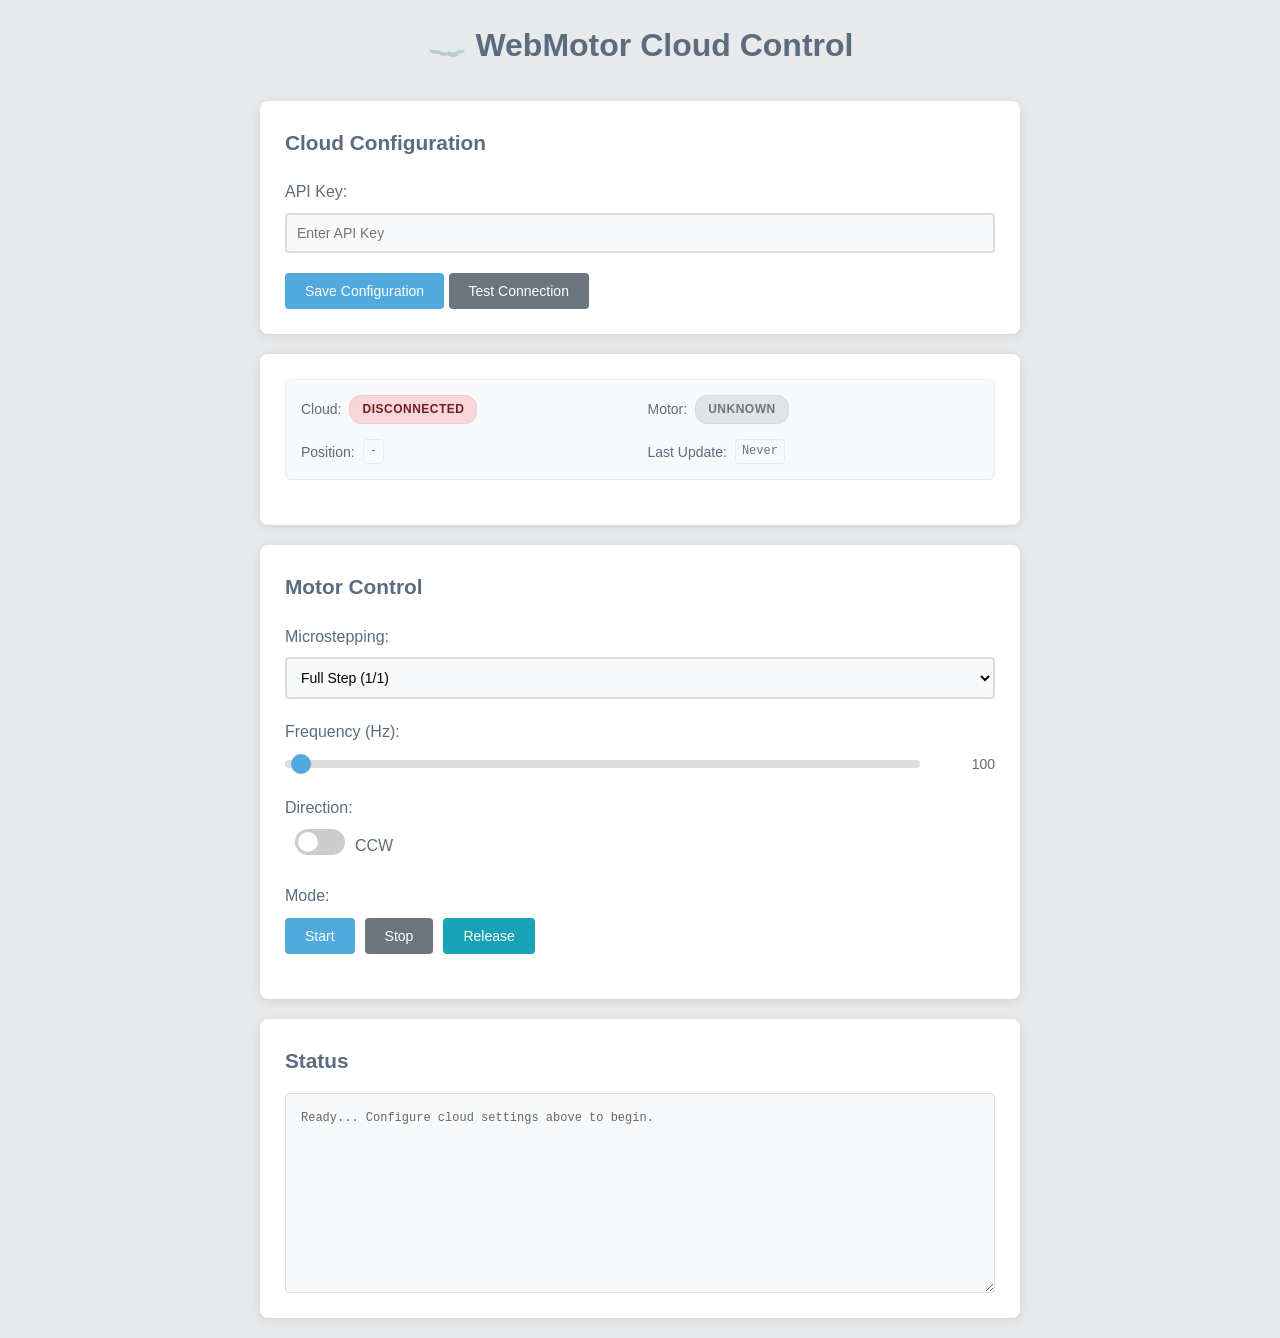
==== cloud-frontend/index.html @ b893f23f "Simplify cloud frontend: hardcode API endpoint since it's deployed together" ====
<!DOCTYPE html>
<html lang="en">
<head>
    <meta charset="UTF-8">
    <meta name="viewport" content="width=device-width, initial-scale=1.0">
    <title>WebMotor Cloud Control</title>
    <link rel="stylesheet" href="styles.css">
</head>
<body>
    <div class="container">
        <h1>☁️ WebMotor Cloud Control</h1>
        
        <!-- Cloud Configuration Card -->
        <div class="control-card">
            <h2>Cloud Configuration</h2>
            
            <div class="control-group">
                <label for="api-key">API Key:</label>
                <input type="password" id="api-key" placeholder="Enter API Key">
            </div>

            <button id="save-config" class="btn btn-primary">Save Configuration</button>
            <button id="test-connection" class="btn btn-secondary">Test Connection</button>
        </div>

        <!-- Status Bar -->
        <div class="control-card">
            <div class="status-bar">
                <div class="status-item">
                    <span class="status-label">Cloud:</span>
                    <span id="connection-status" class="status-indicator disconnected">Disconnected</span>
                </div>
                <div class="status-item">
                    <span class="status-label">Motor:</span>
                    <span id="motor-status" class="motor-status unknown">Unknown</span>
                </div>
                <div class="status-item">
                    <span class="status-label">Position:</span>
                    <span id="position-value" class="value-display">-</span>
                </div>
                <div class="status-item">
                    <span class="status-label">Last Update:</span>
                    <span id="last-update" class="value-display">Never</span>
                </div>
            </div>
        </div>
        
        <!-- Motor Control Card -->
        <div class="control-card">
            <h2>Motor Control</h2>
            
            <div class="control-group">
                <label for="microsteps">Microstepping:</label>
                <select id="microsteps">
                    <option value="1">Full Step (1/1)</option>
                    <option value="2">Half Step (1/2)</option>
                    <option value="4">Quarter Step (1/4)</option>
                    <option value="8">Eighth Step (1/8)</option>
                    <option value="16">Sixteenth Step (1/16)</option>
                </select>
            </div>

            <div class="control-group">
                <label for="frequency">Frequency (Hz):</label>
                <div class="frequency-container">
                    <input type="range" id="frequency" min="0" max="10000" value="100" step="10">
                    <div class="frequency-display">
                        <span id="frequency-value">100</span>
                    </div>
                </div>
            </div>

            <div class="control-group">
                <label>Direction:</label>
                <div class="toggle-container">
                    <input type="checkbox" id="direction" class="toggle-input">
                    <label for="direction" class="toggle-switch"></label>
                    <span class="toggle-text" id="direction-text">CCW</span>
                </div>
            </div>

            <div class="control-group">
                <label>Mode:</label>
                <div class="mode-buttons">
                    <button id="start" class="btn btn-primary">Start</button>
                    <button id="stop" class="btn btn-secondary">Stop</button>
                    <button id="release" class="btn btn-info">Release</button>
                </div>
            </div>
        </div>

        <!-- Status Log -->
        <div class="status">
            <h2>Status</h2>
            <pre id="status-output">Ready... Configure cloud settings above to begin.</pre>
        </div>
    </div>

    <script src="app.js"></script>
</body>
</html>
---- cloud-frontend/styles.css ----
* {
    margin: 0;
    padding: 0;
    box-sizing: border-box;
}

body {
    font-family: -apple-system, BlinkMacSystemFont, 'Segoe UI', Roboto, sans-serif;
    background-color: #e8e9ea;
    color: #333;
    line-height: 1.6;
}

.container {
    max-width: 800px;
    margin: 20px auto;
    padding: 0 20px;
}

h1 {
    text-align: center;
    color: #5a6c7d;
    font-size: 2rem;
    margin-bottom: 30px;
    font-weight: 600;
}

.control-card {
    background: white;
    border-radius: 8px;
    box-shadow: 0 2px 10px rgba(0,0,0,0.1);
    margin-bottom: 20px;
    padding: 25px;
}

.control-card h2 {
    color: #5a6c7d;
    font-size: 1.3rem;
    margin-bottom: 20px;
    font-weight: 600;
}

/* Status bar styling */
.status-bar {
    display: grid;
    grid-template-columns: 1fr 1fr;
    gap: 15px;
    margin-bottom: 20px;
    padding: 15px;
    background-color: #f8f9fa;
    border-radius: 6px;
    border: 1px solid #e9ecef;
}

@media (max-width: 600px) {
    .status-bar {
        grid-template-columns: 1fr;
        gap: 10px;
    }
}

.status-item {
    display: flex;
    align-items: center;
    gap: 8px;
}

.status-label {
    font-weight: 500;
    color: #5a6c7d;
    font-size: 14px;
}

.status-indicator {
    padding: 4px 12px;
    border-radius: 12px;
    font-size: 12px;
    font-weight: 600;
    text-transform: uppercase;
    letter-spacing: 0.5px;
}

.status-indicator.connected {
    background-color: #d4edda;
    color: #155724;
    border: 1px solid #c3e6cb;
}

.status-indicator.disconnected {
    background-color: #f8d7da;
    color: #721c24;
    border: 1px solid #f5c6cb;
}

.motor-status {
    padding: 4px 12px;
    border-radius: 12px;
    font-size: 12px;
    font-weight: 600;
    text-transform: uppercase;
    letter-spacing: 0.5px;
}

.motor-status.running {
    background-color: #d1ecf1;
    color: #0c5460;
    border: 1px solid #bee5eb;
}

.motor-status.stopped {
    background-color: #f8d7da;
    color: #721c24;
    border: 1px solid #f5c6cb;
}

.motor-status.released {
    background-color: #fff3cd;
    color: #856404;
    border: 1px solid #ffeaa7;
}

.motor-status.unknown {
    background-color: #e2e3e5;
    color: #6c757d;
    border: 1px solid #d6d8db;
}

.status-indicator.ap-mode {
    background-color: #fff3cd;
    color: #856404;
    border: 1px solid #ffeaa7;
}

.status-indicator.unknown {
    background-color: #e2e3e5;
    color: #6c757d;
    border: 1px solid #d6d8db;
}

.network-info {
    font-size: 12px;
    color: #6c757d;
    font-family: monospace;
    background-color: #f8f9fa;
    padding: 2px 6px;
    border-radius: 4px;
    border: 1px solid #e9ecef;
}

.control-group {
    margin-bottom: 20px;
}

.control-group label {
    display: block;
    margin-bottom: 8px;
    font-weight: 500;
    color: #5a6c7d;
}

select, input[type="text"], input[type="password"] {
    width: 100%;
    padding: 10px;
    border: 2px solid #ddd;
    border-radius: 4px;
    font-size: 14px;
    background-color: #f8f9fa;
}

select:focus, input:focus {
    outline: none;
    border-color: #52a9de;
}

/* Frequency slider container */
.frequency-container {
    display: flex;
    align-items: center;
    gap: 15px;
}

/* Range slider styling */
input[type="range"] {
    flex: 1;
    height: 8px;
    border-radius: 4px;
    background: #ddd;
    outline: none;
    -webkit-appearance: none;
    appearance: none;
}

input[type="range"]::-webkit-slider-thumb {
    -webkit-appearance: none;
    appearance: none;
    width: 20px;
    height: 20px;
    border-radius: 50%;
    background: #52a9de;
    cursor: pointer;
}

input[type="range"]::-moz-range-thumb {
    width: 20px;
    height: 20px;
    border-radius: 50%;
    background: #52a9de;
    cursor: pointer;
    border: none;
}

.frequency-display {
    min-width: 60px;
    text-align: right;
    font-size: 14px;
    color: #5a6c7d;
    font-weight: 500;
}

/* Toggle switch styling */
.toggle-container {
    display: flex;
    align-items: center;
    gap: 10px;
}

.toggle-input {
    opacity: 0;
    width: 0;
    height: 0;
}

.toggle-switch {
    position: relative;
    display: inline-block;
    width: 50px;
    height: 26px;
    background-color: #ccc;
    border-radius: 13px;
    cursor: pointer;
    transition: background-color 0.3s;
}

.toggle-switch::before {
    content: '';
    position: absolute;
    width: 20px;
    height: 20px;
    border-radius: 50%;
    background-color: white;
    top: 3px;
    left: 3px;
    transition: transform 0.3s;
}

.toggle-input:checked + .toggle-switch {
    background-color: #52a9de;
}

.toggle-input:checked + .toggle-switch::before {
    transform: translateX(24px);
}

.toggle-text {
    color: #5a6c7d;
    font-weight: 500;
    min-width: 30px;
}

/* Button styling */
.mode-buttons {
    display: flex;
    gap: 10px;
    margin-top: 10px;
}

.btn {
    padding: 10px 20px;
    border: none;
    border-radius: 4px;
    cursor: pointer;
    font-size: 14px;
    font-weight: 500;
    transition: all 0.3s;
    position: relative;
}

.btn-primary {
    background-color: #52a9de;
    color: white;
}

.btn-primary:hover {
    background-color: #4a9ad1;
}

.btn-primary.active {
    background-color: #1e7e34;
    box-shadow: 0 0 0 3px rgba(30, 126, 52, 0.25);
}

.btn-secondary {
    background-color: #6c757d;
    color: white;
}

.btn-secondary:hover {
    background-color: #5a6268;
}

.btn-secondary.active {
    background-color: #dc3545;
    box-shadow: 0 0 0 3px rgba(220, 53, 69, 0.25);
}

.btn-info {
    background-color: #17a2b8;
    color: white;
}

.btn-info:hover {
    background-color: #138496;
}

.btn-info.active {
    background-color: #fd7e14;
    box-shadow: 0 0 0 3px rgba(253, 126, 20, 0.25);
}

#save-wifi {
    width: 100%;
    margin-top: 10px;
}

.status {
    background: white;
    border-radius: 8px;
    box-shadow: 0 2px 10px rgba(0,0,0,0.1);
    padding: 25px;
}

.status h2 {
    color: #5a6c7d;
    font-size: 1.3rem;
    margin-bottom: 15px;
    font-weight: 600;
}

#status-output {
    background-color: #f8f9fa;
    border: 1px solid #ddd;
    border-radius: 4px;
    padding: 15px;
    font-family: 'Courier New', monospace;
    font-size: 12px;
    height: 200px;
    max-height: 200px;
    overflow-y: auto;
    white-space: pre-wrap;
    color: #666;
    resize: vertical;
}

/* Custom scrollbar for status output */
#status-output::-webkit-scrollbar {
    width: 8px;
}

#status-output::-webkit-scrollbar-track {
    background: #f1f1f1;
    border-radius: 4px;
}

#status-output::-webkit-scrollbar-thumb {
    background: #c1c1c1;
    border-radius: 4px;
}

#status-output::-webkit-scrollbar-thumb:hover {
    background: #a8a8a8;
}

@media (max-width: 768px) {
    .container {
        margin: 10px;
        padding: 0 10px;
    }
    
    .status-bar {
        flex-direction: column;
        gap: 10px;
    }
    
    .mode-buttons {
        flex-direction: column;
    }
    
    .btn {
        width: 100%;
    }
    
    .frequency-container {
        flex-direction: column;
        align-items: stretch;
    }
}

/* Value display for status items */
.value-display {
    font-size: 12px;
    color: #6c757d;
    font-family: monospace;
    background-color: #f8f9fa;
    padding: 2px 6px;
    border-radius: 4px;
    border: 1px solid #e9ecef;
}
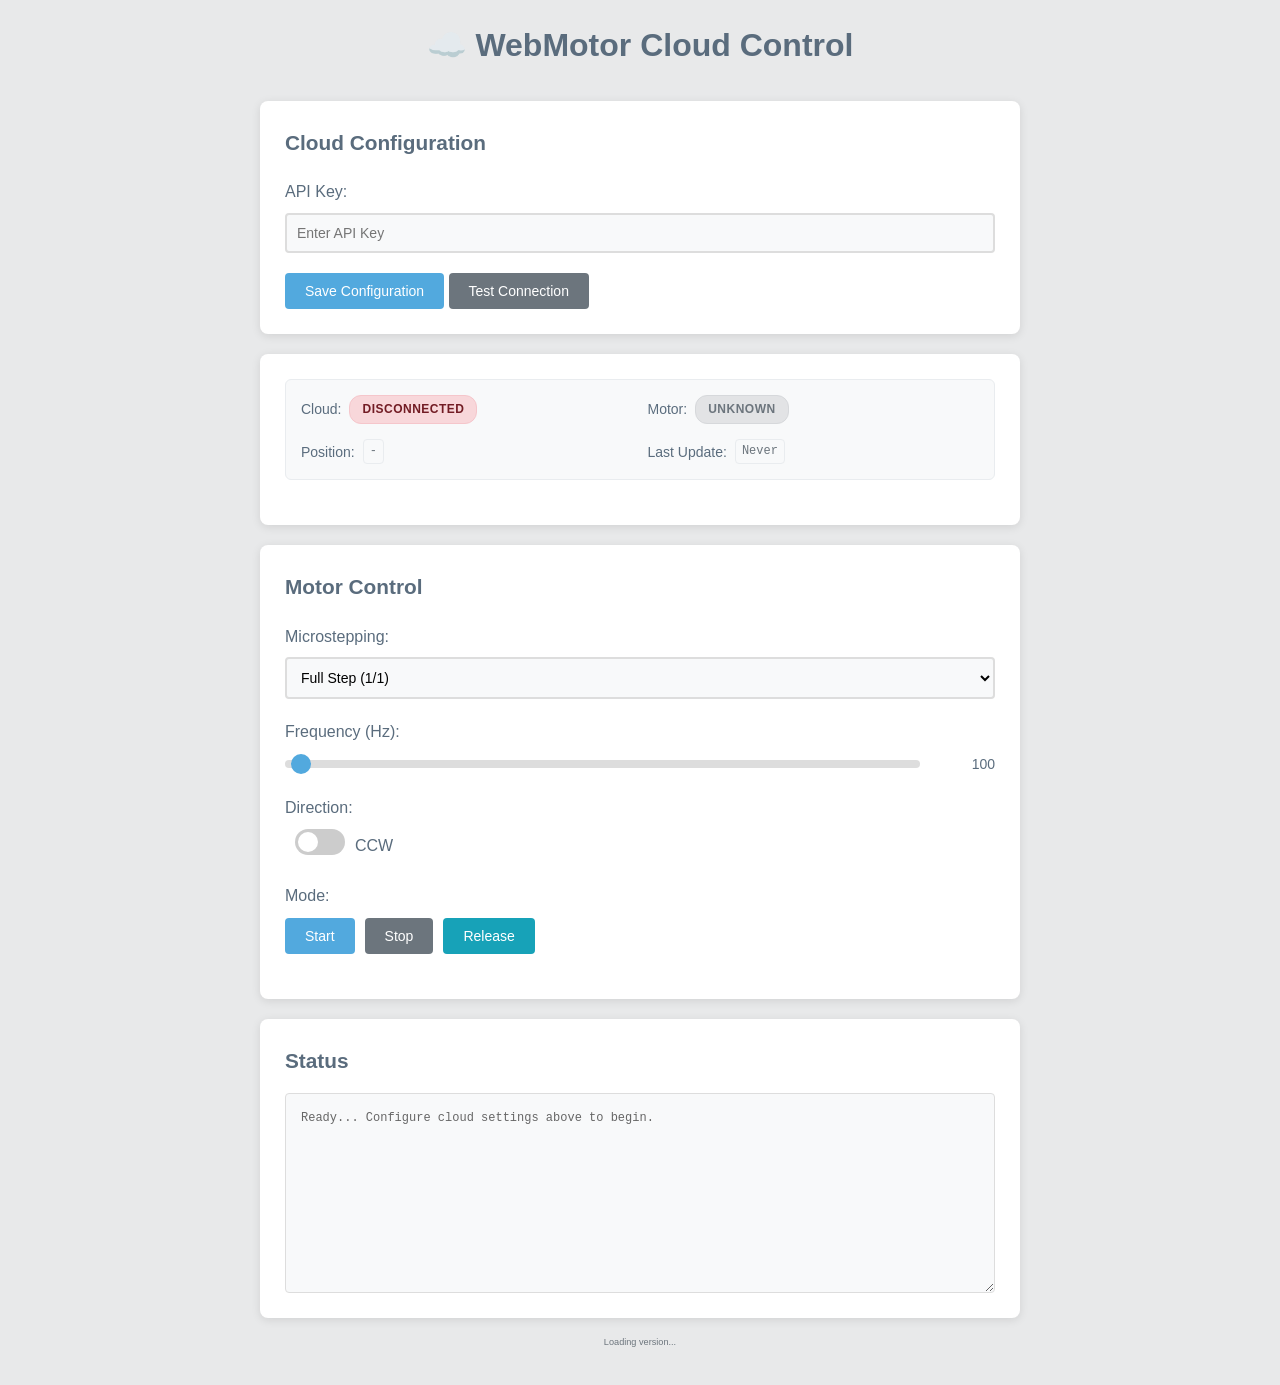
==== commit c21e18fa: "Add GitVersion for semantic versioning with build info display" ====
--- a/cloud-frontend/index.html
+++ b/cloud-frontend/index.html
@@ -94,6 +94,11 @@
             <h2>Status</h2>
             <pre id="status-output">Ready... Configure cloud settings above to begin.</pre>
         </div>
+
+        <!-- Version Info -->
+        <div class="version-info" id="version-info">
+            <small>Loading version...</small>
+        </div>
     </div>
 
     <script src="app.js"></script>
--- a/cloud-frontend/styles.css
+++ b/cloud-frontend/styles.css
@@ -414,4 +414,24 @@
     padding: 2px 6px;
     border-radius: 4px;
     border: 1px solid #e9ecef;
-}+}
+/* Version info styling */
+.version-info {
+    text-align: center;
+    padding: 15px 0;
+    color: #6c757d;
+    font-size: 11px;
+}
+
+.version-info small {
+    display: inline-block;
+}
+
+.version-info a {
+    color: #007bff;
+    text-decoration: none;
+}
+
+.version-info a:hover {
+    text-decoration: underline;
+}
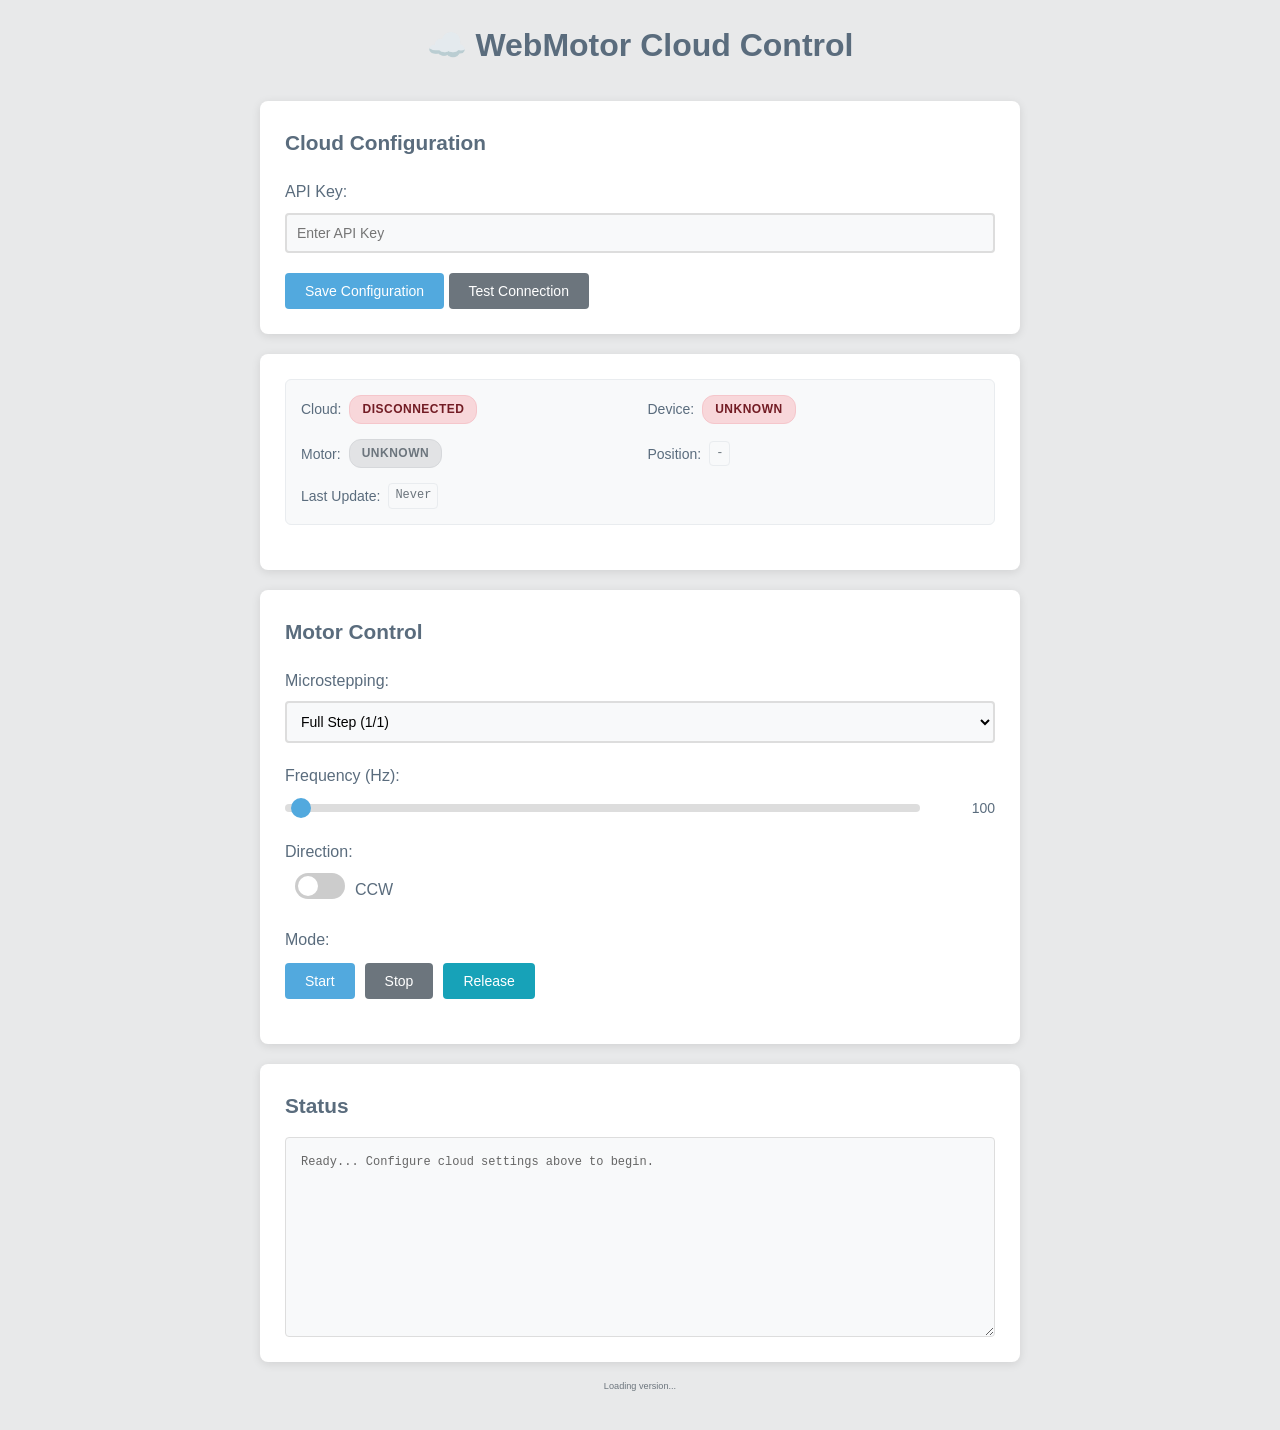
==== commit 624c94bb: "Add device status tracking: show ESP connection status in cloud frontend" ====
--- a/cloud-frontend/index.html
+++ b/cloud-frontend/index.html
@@ -29,6 +29,10 @@
                 <div class="status-item">
                     <span class="status-label">Cloud:</span>
                     <span id="connection-status" class="status-indicator disconnected">Disconnected</span>
+                </div>
+                <div class="status-item">
+                    <span class="status-label">Device:</span>
+                    <span id="device-status" class="status-indicator disconnected">Unknown</span>
                 </div>
                 <div class="status-item">
                     <span class="status-label">Motor:</span>
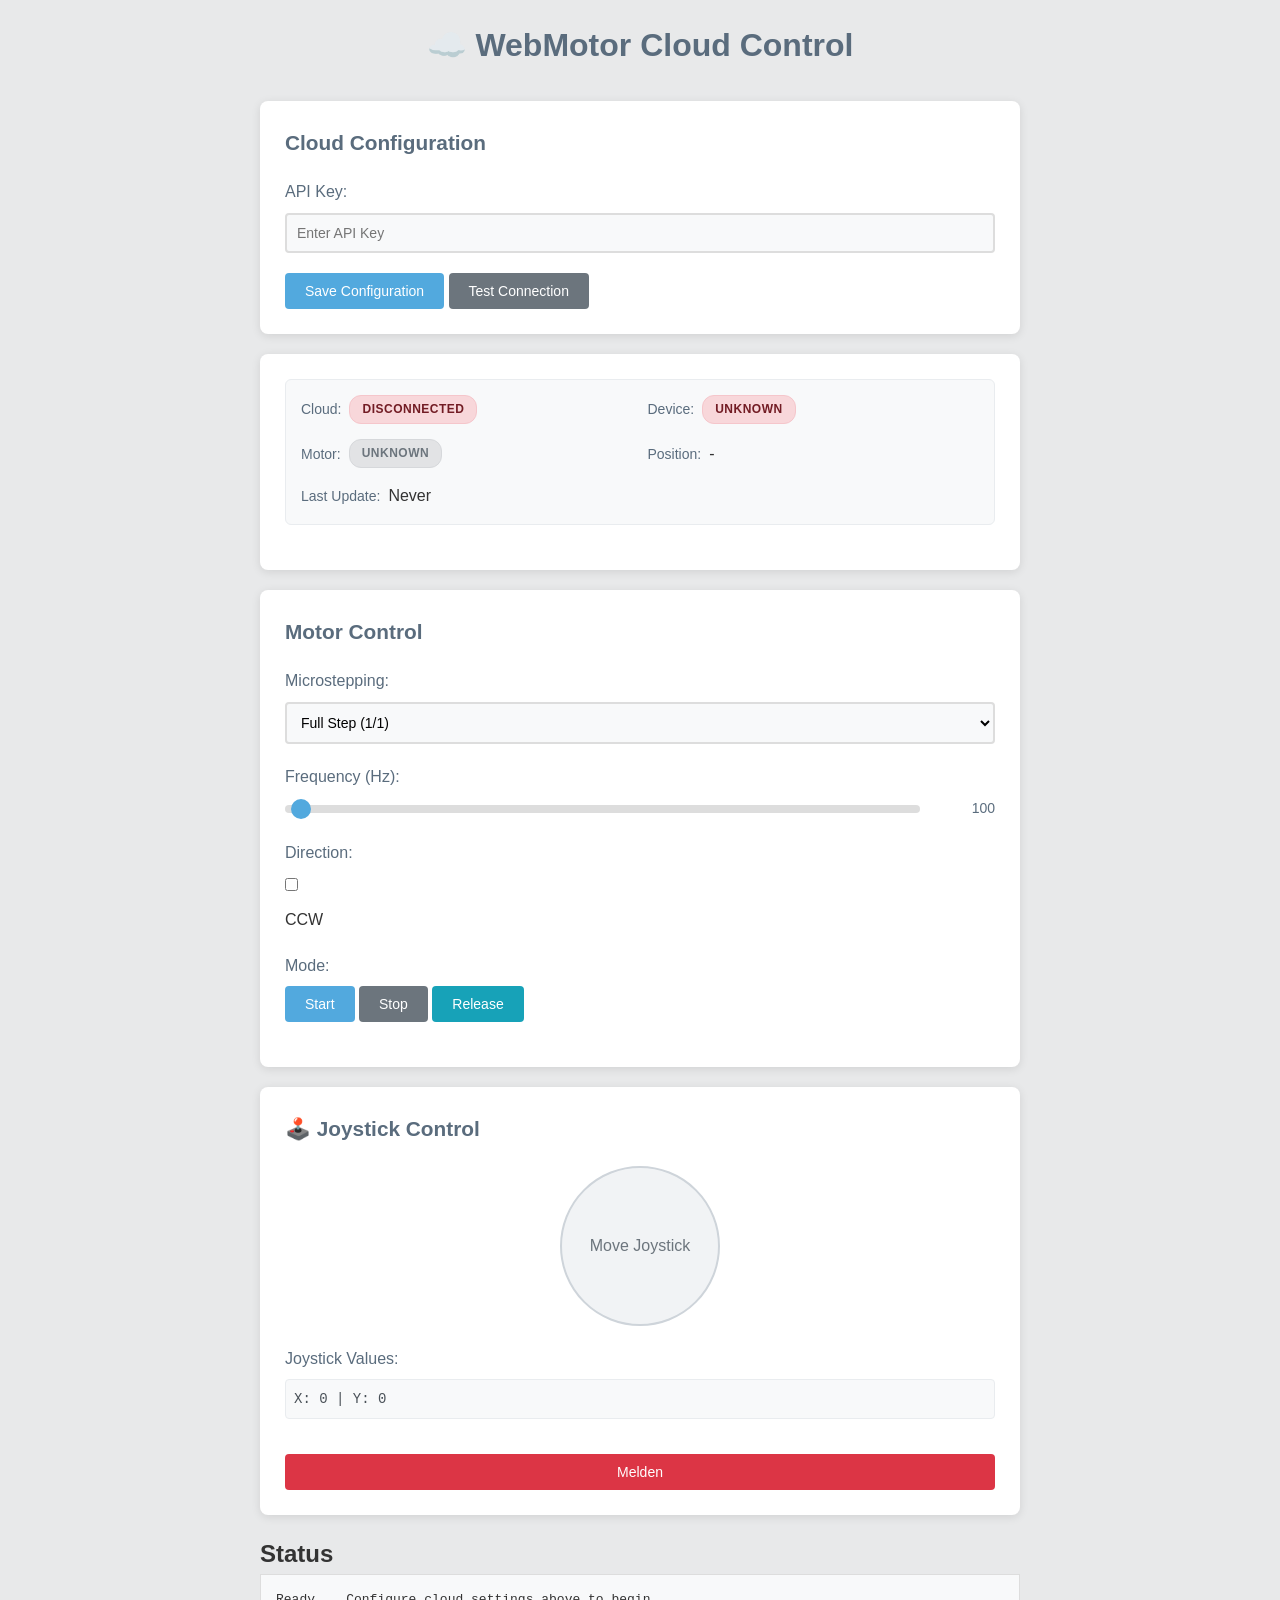
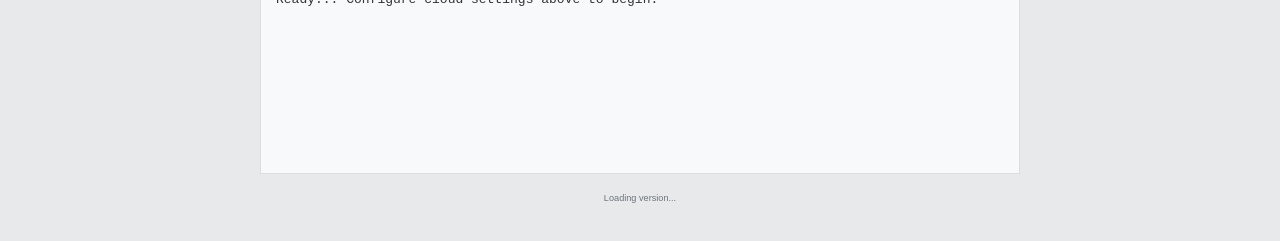
==== commit 2fda54d2: "feat: Add joystick control section and report button to frontend - Introduced a new joystick control" ====
--- a/cloud-frontend/index.html
+++ b/cloud-frontend/index.html
@@ -93,6 +93,28 @@
             </div>
         </div>
 
+        <!-- 🆕 JOYSTICK SECTION -->
+        <div class="control-card">
+            <h2>🕹️ Joystick Control</h2>
+
+            <div class="joystick-area">
+                <div id="joystick-box" class="joystick-box">
+                    Move Joystick
+                </div>
+            </div>
+
+            <div class="control-group">
+                <label>Joystick Values:</label>
+                <div class="joystick-values">
+                    X: <span id="joy-x">0</span> |
+                    Y: <span id="joy-y">0</span>
+                </div>
+            </div>
+
+            <!-- 🆕 REPORT BUTTON -->
+            <button id="report" class="btn btn-danger">Melden</button>
+        </div>
+
         <!-- Status Log -->
         <div class="status">
             <h2>Status</h2>
@@ -107,4 +129,4 @@
 
     <script src="app.js"></script>
 </body>
-</html>
+</html>
--- a/cloud-frontend/styles.css
+++ b/cloud-frontend/styles.css
@@ -1,4 +1,4 @@
-* {
+*  {
     margin: 0;
     padding: 0;
     box-sizing: border-box;
@@ -125,28 +125,6 @@
     border: 1px solid #d6d8db;
 }
 
-.status-indicator.ap-mode {
-    background-color: #fff3cd;
-    color: #856404;
-    border: 1px solid #ffeaa7;
-}
-
-.status-indicator.unknown {
-    background-color: #e2e3e5;
-    color: #6c757d;
-    border: 1px solid #d6d8db;
-}
-
-.network-info {
-    font-size: 12px;
-    color: #6c757d;
-    font-family: monospace;
-    background-color: #f8f9fa;
-    padding: 2px 6px;
-    border-radius: 4px;
-    border: 1px solid #e9ecef;
-}
-
 .control-group {
     margin-bottom: 20px;
 }
@@ -172,14 +150,13 @@
     border-color: #52a9de;
 }
 
-/* Frequency slider container */
+/* Frequency slider */
 .frequency-container {
     display: flex;
     align-items: center;
     gap: 15px;
 }
 
-/* Range slider styling */
 input[type="range"] {
     flex: 1;
     height: 8px;
@@ -187,26 +164,15 @@
     background: #ddd;
     outline: none;
     -webkit-appearance: none;
-    appearance: none;
 }
 
 input[type="range"]::-webkit-slider-thumb {
-    -webkit-appearance: none;
-    appearance: none;
     width: 20px;
     height: 20px;
     border-radius: 50%;
     background: #52a9de;
     cursor: pointer;
-}
-
-input[type="range"]::-moz-range-thumb {
-    width: 20px;
-    height: 20px;
-    border-radius: 50%;
-    background: #52a9de;
-    cursor: pointer;
-    border: none;
+    -webkit-appearance: none;
 }
 
 .frequency-display {
@@ -217,63 +183,7 @@
     font-weight: 500;
 }
 
-/* Toggle switch styling */
-.toggle-container {
-    display: flex;
-    align-items: center;
-    gap: 10px;
-}
-
-.toggle-input {
-    opacity: 0;
-    width: 0;
-    height: 0;
-}
-
-.toggle-switch {
-    position: relative;
-    display: inline-block;
-    width: 50px;
-    height: 26px;
-    background-color: #ccc;
-    border-radius: 13px;
-    cursor: pointer;
-    transition: background-color 0.3s;
-}
-
-.toggle-switch::before {
-    content: '';
-    position: absolute;
-    width: 20px;
-    height: 20px;
-    border-radius: 50%;
-    background-color: white;
-    top: 3px;
-    left: 3px;
-    transition: transform 0.3s;
-}
-
-.toggle-input:checked + .toggle-switch {
-    background-color: #52a9de;
-}
-
-.toggle-input:checked + .toggle-switch::before {
-    transform: translateX(24px);
-}
-
-.toggle-text {
-    color: #5a6c7d;
-    font-weight: 500;
-    min-width: 30px;
-}
-
-/* Button styling */
-.mode-buttons {
-    display: flex;
-    gap: 10px;
-    margin-top: 10px;
-}
-
+/* Buttons */
 .btn {
     padding: 10px 20px;
     border: none;
@@ -281,157 +191,87 @@
     cursor: pointer;
     font-size: 14px;
     font-weight: 500;
-    transition: all 0.3s;
-    position: relative;
-}
-
-.btn-primary {
-    background-color: #52a9de;
+}
+
+.btn-primary { background: #52a9de; color: white; }
+.btn-secondary { background: #6c757d; color: white; }
+.btn-info { background: #17a2b8; color: white; }
+
+/* =========================
+   🕹️ JOYSTICK ADDITION
+   ========================= */
+
+.joystick-area {
+    display: flex;
+    justify-content: center;
+    margin: 20px 0;
+}
+
+.joystick-box {
+    width: 160px;
+    height: 160px;
+    border-radius: 50%;
+    background: #f1f3f5;
+    border: 2px solid #ced4da;
+    display: flex;
+    align-items: center;
+    justify-content: center;
+    color: #6c757d;
+    font-weight: 500;
+    user-select: none;
+    transition: 0.2s;
+}
+
+.joystick-box:active {
+    background: #e9ecef;
+    transform: scale(0.98);
+}
+
+/* Live joystick values */
+.joystick-values {
+    font-family: monospace;
+    font-size: 14px;
+    color: #495057;
+    background: #f8f9fa;
+    padding: 8px;
+    border-radius: 4px;
+    border: 1px solid #e9ecef;
+}
+
+/* =========================
+   🚨 REPORT BUTTON
+   ========================= */
+
+.btn-danger {
+    width: 100%;
+    margin-top: 15px;
+    background-color: #dc3545;
     color: white;
-}
-
-.btn-primary:hover {
-    background-color: #4a9ad1;
-}
-
-.btn-primary.active {
-    background-color: #1e7e34;
-    box-shadow: 0 0 0 3px rgba(30, 126, 52, 0.25);
-}
-
-.btn-secondary {
-    background-color: #6c757d;
-    color: white;
-}
-
-.btn-secondary:hover {
-    background-color: #5a6268;
-}
-
-.btn-secondary.active {
-    background-color: #dc3545;
-    box-shadow: 0 0 0 3px rgba(220, 53, 69, 0.25);
-}
-
-.btn-info {
-    background-color: #17a2b8;
-    color: white;
-}
-
-.btn-info:hover {
-    background-color: #138496;
-}
-
-.btn-info.active {
-    background-color: #fd7e14;
-    box-shadow: 0 0 0 3px rgba(253, 126, 20, 0.25);
-}
-
-#save-wifi {
-    width: 100%;
-    margin-top: 10px;
-}
-
-.status {
-    background: white;
-    border-radius: 8px;
-    box-shadow: 0 2px 10px rgba(0,0,0,0.1);
-    padding: 25px;
-}
-
-.status h2 {
-    color: #5a6c7d;
-    font-size: 1.3rem;
-    margin-bottom: 15px;
-    font-weight: 600;
-}
-
+    transition: 0.2s;
+}
+
+.btn-danger:hover {
+    background-color: #c82333;
+}
+
+.btn-danger.active {
+    background-color: #28a745;
+}
+
+/* Status output */
 #status-output {
-    background-color: #f8f9fa;
+    background: #f8f9fa;
     border: 1px solid #ddd;
-    border-radius: 4px;
     padding: 15px;
-    font-family: 'Courier New', monospace;
-    font-size: 12px;
+    font-family: monospace;
     height: 200px;
-    max-height: 200px;
     overflow-y: auto;
-    white-space: pre-wrap;
-    color: #666;
-    resize: vertical;
-}
-
-/* Custom scrollbar for status output */
-#status-output::-webkit-scrollbar {
-    width: 8px;
-}
-
-#status-output::-webkit-scrollbar-track {
-    background: #f1f1f1;
-    border-radius: 4px;
-}
-
-#status-output::-webkit-scrollbar-thumb {
-    background: #c1c1c1;
-    border-radius: 4px;
-}
-
-#status-output::-webkit-scrollbar-thumb:hover {
-    background: #a8a8a8;
-}
-
-@media (max-width: 768px) {
-    .container {
-        margin: 10px;
-        padding: 0 10px;
-    }
-    
-    .status-bar {
-        flex-direction: column;
-        gap: 10px;
-    }
-    
-    .mode-buttons {
-        flex-direction: column;
-    }
-    
-    .btn {
-        width: 100%;
-    }
-    
-    .frequency-container {
-        flex-direction: column;
-        align-items: stretch;
-    }
-}
-
-/* Value display for status items */
-.value-display {
-    font-size: 12px;
-    color: #6c757d;
-    font-family: monospace;
-    background-color: #f8f9fa;
-    padding: 2px 6px;
-    border-radius: 4px;
-    border: 1px solid #e9ecef;
-}
-/* Version info styling */
+}
+
+/* Version */
 .version-info {
     text-align: center;
-    padding: 15px 0;
     color: #6c757d;
     font-size: 11px;
-}
-
-.version-info small {
-    display: inline-block;
-}
-
-.version-info a {
-    color: #007bff;
-    text-decoration: none;
-}
-
-.version-info a:hover {
-    text-decoration: underline;
-}
+    padding: 15px;
+}
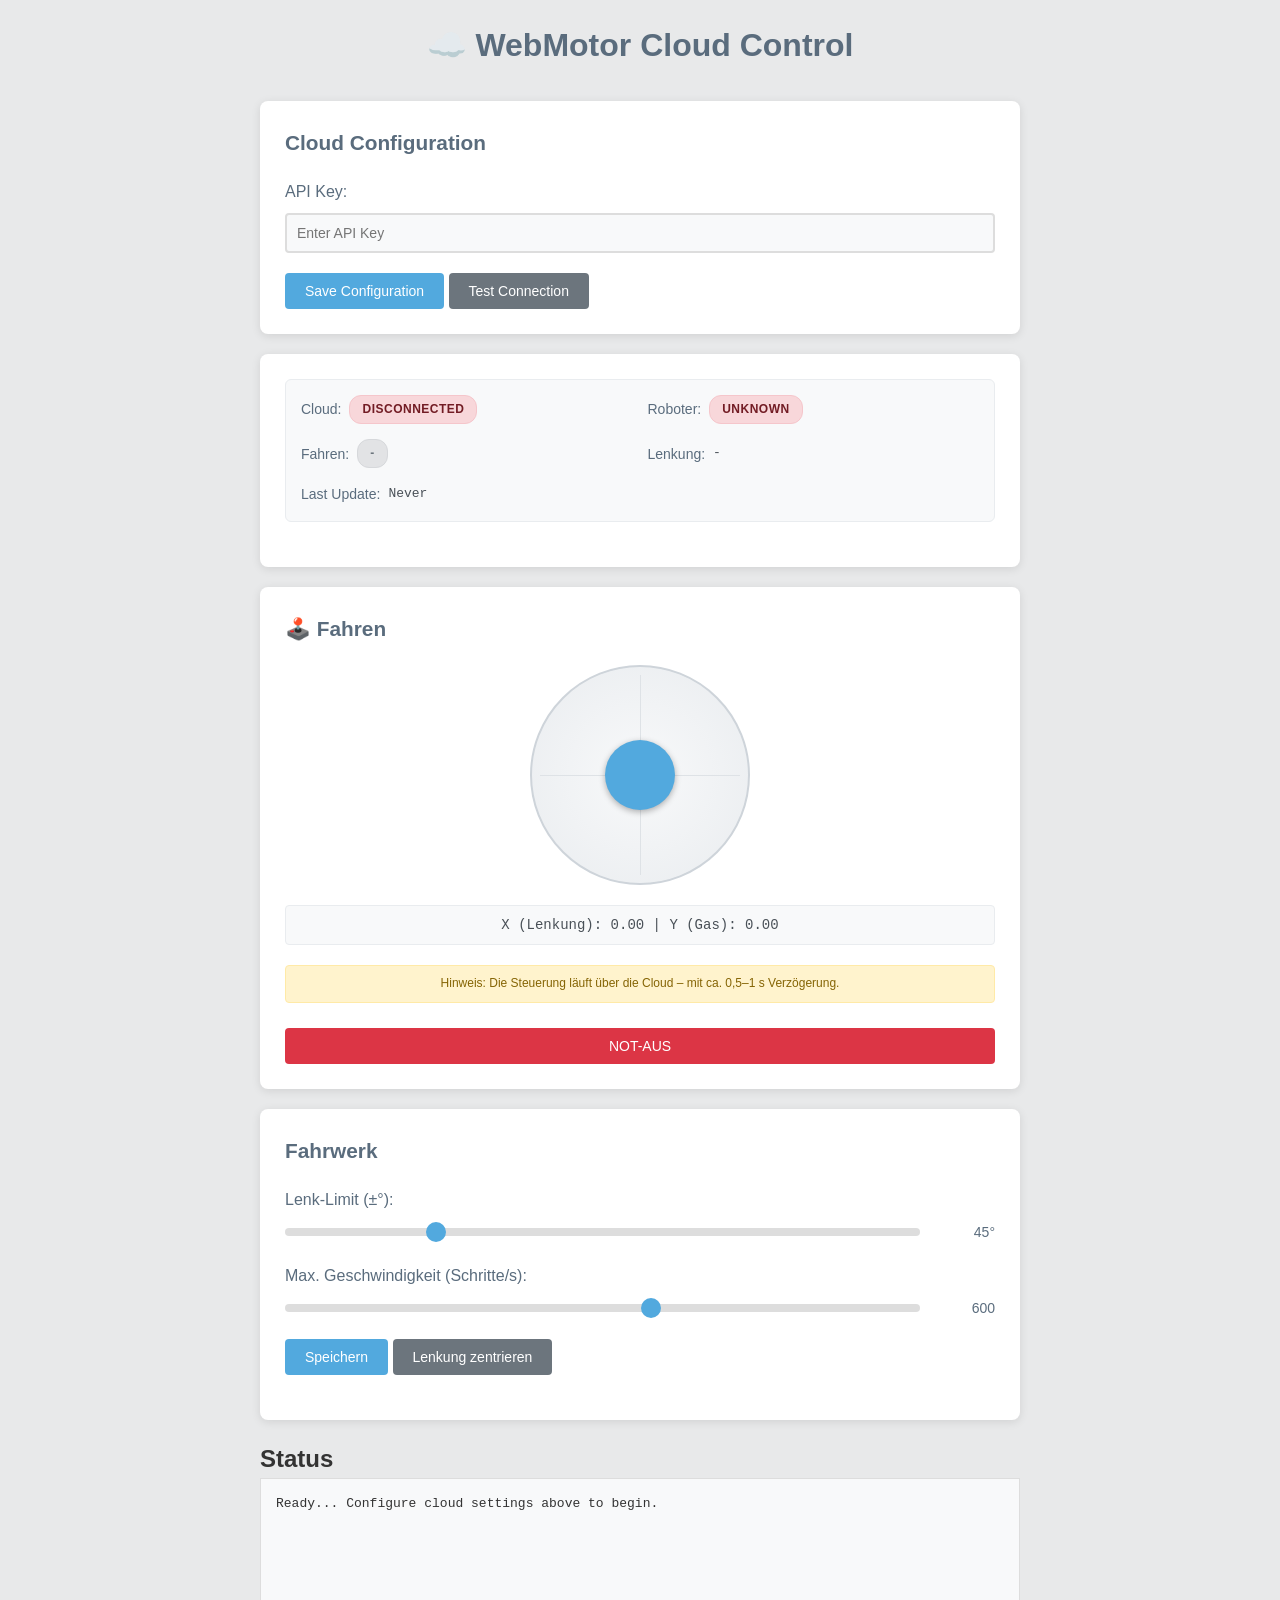
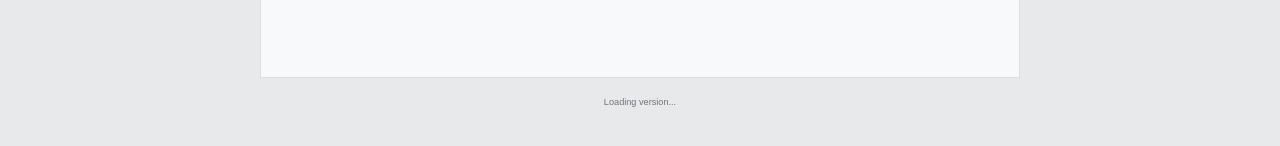
==== commit 34737da8: "feat: Joystick-Steuerung für zwei ULN2003-Treiber (Antrieb + Lenkung) Firmware (ESP32-PICO-KIT V4): " ====
--- a/cloud-frontend/index.html
+++ b/cloud-frontend/index.html
@@ -1,5 +1,5 @@
 <!DOCTYPE html>
-<html lang="en">
+<html lang="de">
 <head>
     <meta charset="UTF-8">
     <meta name="viewport" content="width=device-width, initial-scale=1.0">
@@ -9,11 +9,11 @@
 <body>
     <div class="container">
         <h1>☁️ WebMotor Cloud Control</h1>
-        
+
         <!-- Cloud Configuration Card -->
         <div class="control-card">
             <h2>Cloud Configuration</h2>
-            
+
             <div class="control-group">
                 <label for="api-key">API Key:</label>
                 <input type="password" id="api-key" placeholder="Enter API Key">
@@ -31,16 +31,16 @@
                     <span id="connection-status" class="status-indicator disconnected">Disconnected</span>
                 </div>
                 <div class="status-item">
-                    <span class="status-label">Device:</span>
+                    <span class="status-label">Roboter:</span>
                     <span id="device-status" class="status-indicator disconnected">Unknown</span>
                 </div>
                 <div class="status-item">
-                    <span class="status-label">Motor:</span>
-                    <span id="motor-status" class="motor-status unknown">Unknown</span>
+                    <span class="status-label">Fahren:</span>
+                    <span id="drive-status" class="motor-status unknown">-</span>
                 </div>
                 <div class="status-item">
-                    <span class="status-label">Position:</span>
-                    <span id="position-value" class="value-display">-</span>
+                    <span class="status-label">Lenkung:</span>
+                    <span id="steering-value" class="value-display">-</span>
                 </div>
                 <div class="status-item">
                     <span class="status-label">Last Update:</span>
@@ -48,71 +48,59 @@
                 </div>
             </div>
         </div>
-        
-        <!-- Motor Control Card -->
+
+        <!-- Joystick Card -->
         <div class="control-card">
-            <h2>Motor Control</h2>
-            
-            <div class="control-group">
-                <label for="microsteps">Microstepping:</label>
-                <select id="microsteps">
-                    <option value="1">Full Step (1/1)</option>
-                    <option value="2">Half Step (1/2)</option>
-                    <option value="4">Quarter Step (1/4)</option>
-                    <option value="8">Eighth Step (1/8)</option>
-                    <option value="16">Sixteenth Step (1/16)</option>
-                </select>
+            <h2>🕹️ Fahren</h2>
+
+            <div class="joystick-area">
+                <div id="joystick" class="joystick-base">
+                    <div id="joystick-knob" class="joystick-knob"></div>
+                </div>
             </div>
 
             <div class="control-group">
-                <label for="frequency">Frequency (Hz):</label>
+                <div class="joystick-values">
+                    X (Lenkung): <span id="joy-x">0.00</span> |
+                    Y (Gas): <span id="joy-y">0.00</span>
+                </div>
+            </div>
+
+            <div class="latency-hint">
+                Hinweis: Die Steuerung läuft über die Cloud &ndash; mit ca. 0,5&ndash;1&nbsp;s Verzögerung.
+            </div>
+
+            <button id="stop" class="btn btn-danger">NOT-AUS</button>
+        </div>
+
+        <!-- Drive Configuration Card -->
+        <div class="control-card">
+            <h2>Fahrwerk</h2>
+
+            <div class="control-group">
+                <label for="steer-limit">Lenk-Limit (&plusmn;&deg;):</label>
                 <div class="frequency-container">
-                    <input type="range" id="frequency" min="0" max="10000" value="100" step="10">
+                    <input type="range" id="steer-limit" min="5" max="180" value="45" step="5">
                     <div class="frequency-display">
-                        <span id="frequency-value">100</span>
+                        <span id="steer-limit-value">45</span>&deg;
                     </div>
                 </div>
             </div>
 
             <div class="control-group">
-                <label>Direction:</label>
-                <div class="toggle-container">
-                    <input type="checkbox" id="direction" class="toggle-input">
-                    <label for="direction" class="toggle-switch"></label>
-                    <span class="toggle-text" id="direction-text">CCW</span>
+                <label for="max-speed">Max. Geschwindigkeit (Schritte/s):</label>
+                <div class="frequency-container">
+                    <input type="range" id="max-speed" min="50" max="1000" value="600" step="50">
+                    <div class="frequency-display">
+                        <span id="max-speed-value">600</span>
+                    </div>
                 </div>
             </div>
 
             <div class="control-group">
-                <label>Mode:</label>
-                <div class="mode-buttons">
-                    <button id="start" class="btn btn-primary">Start</button>
-                    <button id="stop" class="btn btn-secondary">Stop</button>
-                    <button id="release" class="btn btn-info">Release</button>
-                </div>
+                <button id="save-drive-config" class="btn btn-primary">Speichern</button>
+                <button id="center-steering" class="btn btn-secondary">Lenkung zentrieren</button>
             </div>
-        </div>
-
-        <!-- 🆕 JOYSTICK SECTION -->
-        <div class="control-card">
-            <h2>🕹️ Joystick Control</h2>
-
-            <div class="joystick-area">
-                <div id="joystick-box" class="joystick-box">
-                    Move Joystick
-                </div>
-            </div>
-
-            <div class="control-group">
-                <label>Joystick Values:</label>
-                <div class="joystick-values">
-                    X: <span id="joy-x">0</span> |
-                    Y: <span id="joy-y">0</span>
-                </div>
-            </div>
-
-            <!-- 🆕 REPORT BUTTON -->
-            <button id="report" class="btn btn-danger">Melden</button>
         </div>
 
         <!-- Status Log -->
@@ -129,4 +117,4 @@
 
     <script src="app.js"></script>
 </body>
-</html>+</html>
--- a/cloud-frontend/styles.css
+++ b/cloud-frontend/styles.css
@@ -198,7 +198,7 @@
 .btn-info { background: #17a2b8; color: white; }
 
 /* =========================
-   🕹️ JOYSTICK ADDITION
+   🕹️ JOYSTICK
    ========================= */
 
 .joystick-area {
@@ -207,24 +207,49 @@
     margin: 20px 0;
 }
 
-.joystick-box {
-    width: 160px;
-    height: 160px;
+.joystick-base {
+    position: relative;
+    width: 220px;
+    height: 220px;
     border-radius: 50%;
-    background: #f1f3f5;
+    background: radial-gradient(circle, #f8f9fa 0%, #e9ecef 100%);
     border: 2px solid #ced4da;
-    display: flex;
-    align-items: center;
-    justify-content: center;
-    color: #6c757d;
-    font-weight: 500;
+    touch-action: none;   /* keep the page from scrolling while steering */
     user-select: none;
-    transition: 0.2s;
-}
-
-.joystick-box:active {
-    background: #e9ecef;
-    transform: scale(0.98);
+}
+
+.joystick-base::before,
+.joystick-base::after {
+    content: '';
+    position: absolute;
+    background: #dee2e6;
+}
+
+.joystick-base::before {
+    left: 50%;
+    top: 8px;
+    bottom: 8px;
+    width: 1px;
+}
+
+.joystick-base::after {
+    top: 50%;
+    left: 8px;
+    right: 8px;
+    height: 1px;
+}
+
+.joystick-knob {
+    position: absolute;
+    left: 50%;
+    top: 50%;
+    width: 70px;
+    height: 70px;
+    border-radius: 50%;
+    background: #52a9de;
+    box-shadow: 0 2px 6px rgba(0,0,0,0.3);
+    transform: translate(-50%, -50%);
+    z-index: 1;
 }
 
 /* Live joystick values */
@@ -236,10 +261,28 @@
     padding: 8px;
     border-radius: 4px;
     border: 1px solid #e9ecef;
+    text-align: center;
+}
+
+.latency-hint {
+    font-size: 12px;
+    color: #856404;
+    background: #fff3cd;
+    border: 1px solid #ffeaa7;
+    border-radius: 4px;
+    padding: 8px;
+    margin-bottom: 10px;
+    text-align: center;
+}
+
+.value-display {
+    font-family: monospace;
+    font-size: 13px;
+    color: #495057;
 }
 
 /* =========================
-   🚨 REPORT BUTTON
+   🚨 EMERGENCY STOP BUTTON
    ========================= */
 
 .btn-danger {
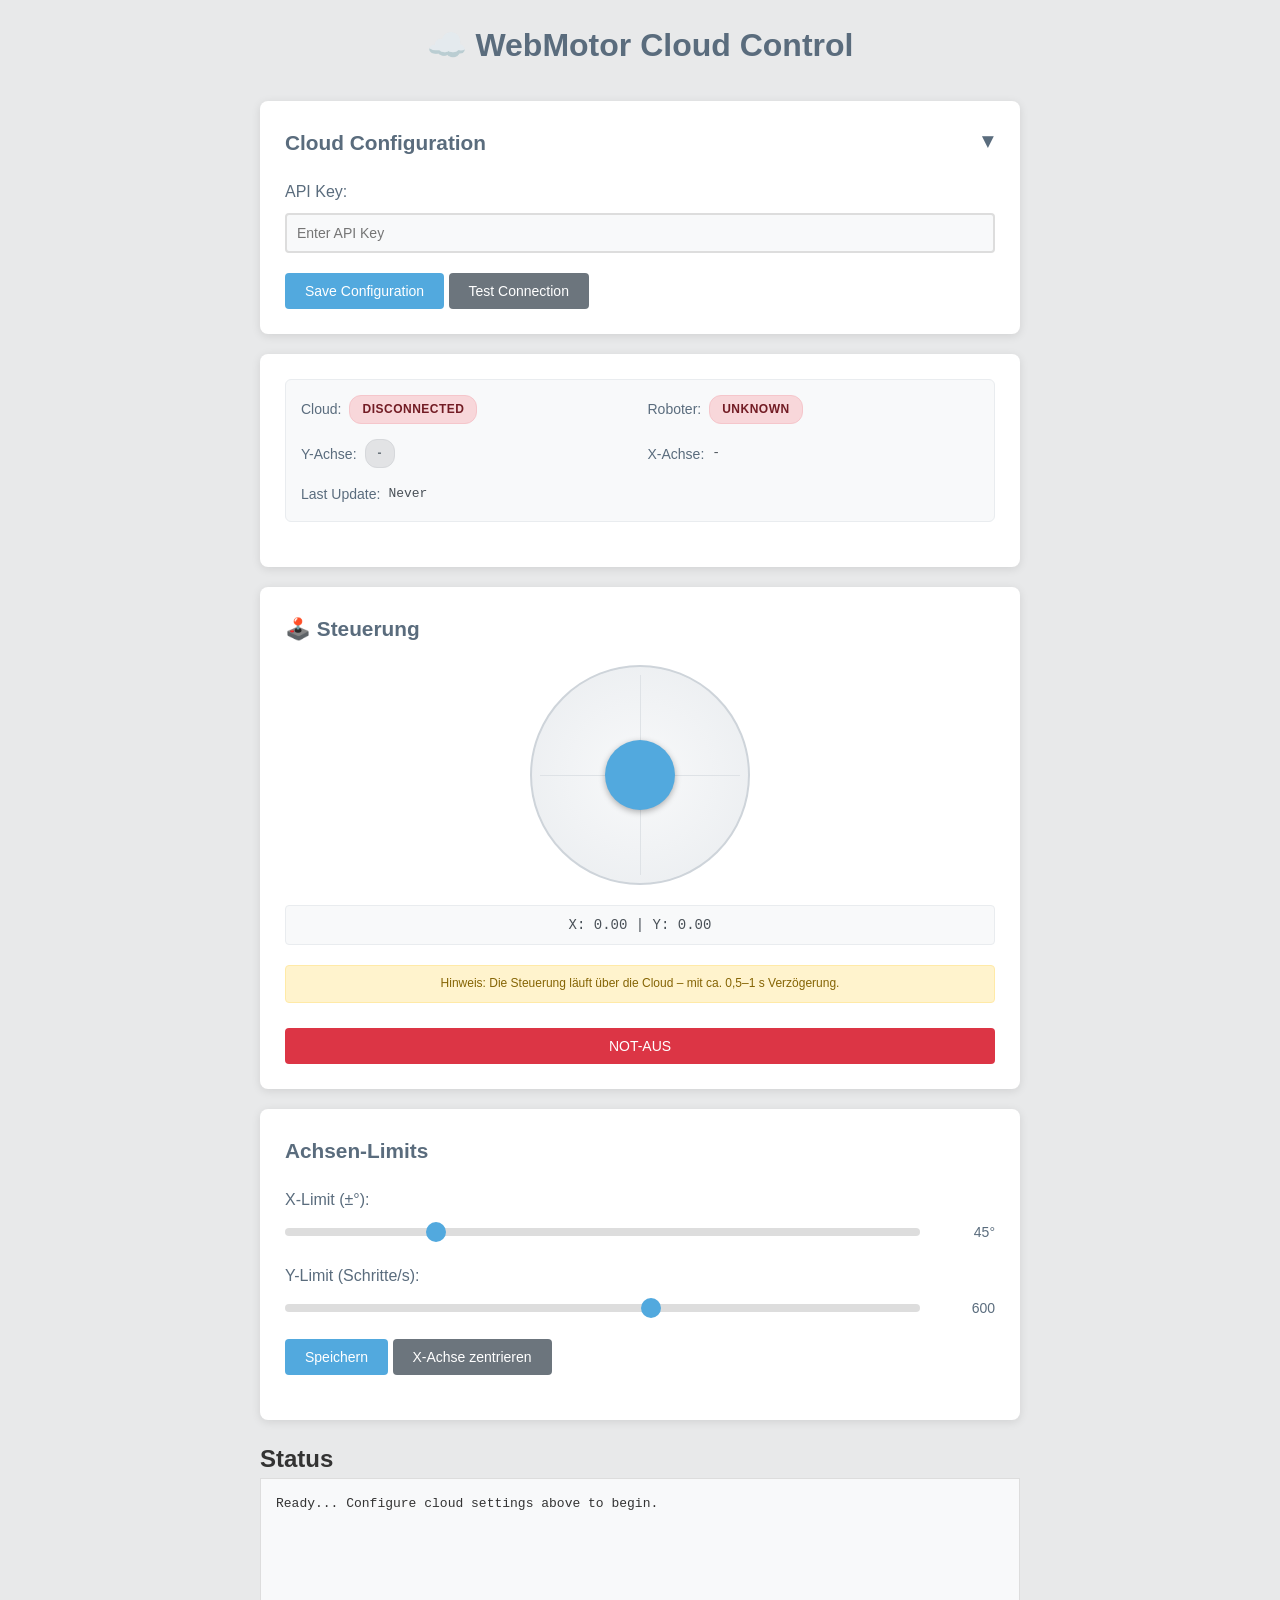
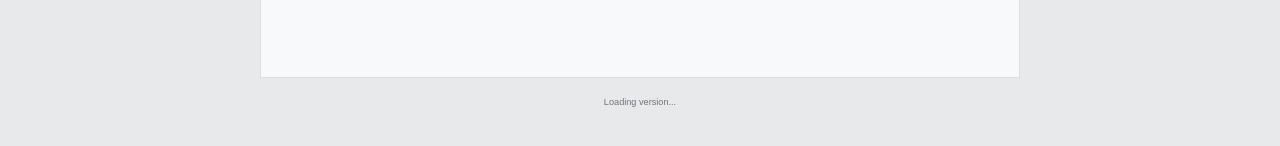
==== commit b3dbe963: "feat: Frontend auf Achsen-Terminologie umgestellt, Cloud-Config einklappbar - Joystick-Karte heißt j" ====
--- a/cloud-frontend/index.html
+++ b/cloud-frontend/index.html
@@ -10,9 +10,9 @@
     <div class="container">
         <h1>☁️ WebMotor Cloud Control</h1>
 
-        <!-- Cloud Configuration Card -->
-        <div class="control-card">
-            <h2>Cloud Configuration</h2>
+        <!-- Cloud Configuration Card (collapsible) -->
+        <details class="control-card" id="cloud-config-card" open>
+            <summary>Cloud Configuration</summary>
 
             <div class="control-group">
                 <label for="api-key">API Key:</label>
@@ -21,7 +21,7 @@
 
             <button id="save-config" class="btn btn-primary">Save Configuration</button>
             <button id="test-connection" class="btn btn-secondary">Test Connection</button>
-        </div>
+        </details>
 
         <!-- Status Bar -->
         <div class="control-card">
@@ -35,11 +35,11 @@
                     <span id="device-status" class="status-indicator disconnected">Unknown</span>
                 </div>
                 <div class="status-item">
-                    <span class="status-label">Fahren:</span>
+                    <span class="status-label">Y-Achse:</span>
                     <span id="drive-status" class="motor-status unknown">-</span>
                 </div>
                 <div class="status-item">
-                    <span class="status-label">Lenkung:</span>
+                    <span class="status-label">X-Achse:</span>
                     <span id="steering-value" class="value-display">-</span>
                 </div>
                 <div class="status-item">
@@ -51,7 +51,7 @@
 
         <!-- Joystick Card -->
         <div class="control-card">
-            <h2>🕹️ Fahren</h2>
+            <h2>🕹️ Steuerung</h2>
 
             <div class="joystick-area">
                 <div id="joystick" class="joystick-base">
@@ -61,8 +61,8 @@
 
             <div class="control-group">
                 <div class="joystick-values">
-                    X (Lenkung): <span id="joy-x">0.00</span> |
-                    Y (Gas): <span id="joy-y">0.00</span>
+                    X: <span id="joy-x">0.00</span> |
+                    Y: <span id="joy-y">0.00</span>
                 </div>
             </div>
 
@@ -73,12 +73,12 @@
             <button id="stop" class="btn btn-danger">NOT-AUS</button>
         </div>
 
-        <!-- Drive Configuration Card -->
+        <!-- Axis Limits Card -->
         <div class="control-card">
-            <h2>Fahrwerk</h2>
+            <h2>Achsen-Limits</h2>
 
             <div class="control-group">
-                <label for="steer-limit">Lenk-Limit (&plusmn;&deg;):</label>
+                <label for="steer-limit">X-Limit (&plusmn;&deg;):</label>
                 <div class="frequency-container">
                     <input type="range" id="steer-limit" min="5" max="180" value="45" step="5">
                     <div class="frequency-display">
@@ -88,7 +88,7 @@
             </div>
 
             <div class="control-group">
-                <label for="max-speed">Max. Geschwindigkeit (Schritte/s):</label>
+                <label for="max-speed">Y-Limit (Schritte/s):</label>
                 <div class="frequency-container">
                     <input type="range" id="max-speed" min="50" max="1000" value="600" step="50">
                     <div class="frequency-display">
@@ -99,7 +99,7 @@
 
             <div class="control-group">
                 <button id="save-drive-config" class="btn btn-primary">Speichern</button>
-                <button id="center-steering" class="btn btn-secondary">Lenkung zentrieren</button>
+                <button id="center-steering" class="btn btn-secondary">X-Achse zentrieren</button>
             </div>
         </div>
 
--- a/cloud-frontend/styles.css
+++ b/cloud-frontend/styles.css
@@ -38,6 +38,34 @@
     font-size: 1.3rem;
     margin-bottom: 20px;
     font-weight: 600;
+}
+
+/* Collapsible card (details/summary) */
+details.control-card > summary {
+    color: #5a6c7d;
+    font-size: 1.3rem;
+    font-weight: 600;
+    cursor: pointer;
+    list-style: none;
+    user-select: none;
+}
+
+details.control-card > summary::-webkit-details-marker {
+    display: none;
+}
+
+details.control-card > summary::after {
+    content: '▸';
+    float: right;
+    transition: transform 0.2s;
+}
+
+details.control-card[open] > summary {
+    margin-bottom: 20px;
+}
+
+details.control-card[open] > summary::after {
+    transform: rotate(90deg);
 }
 
 /* Status bar styling */
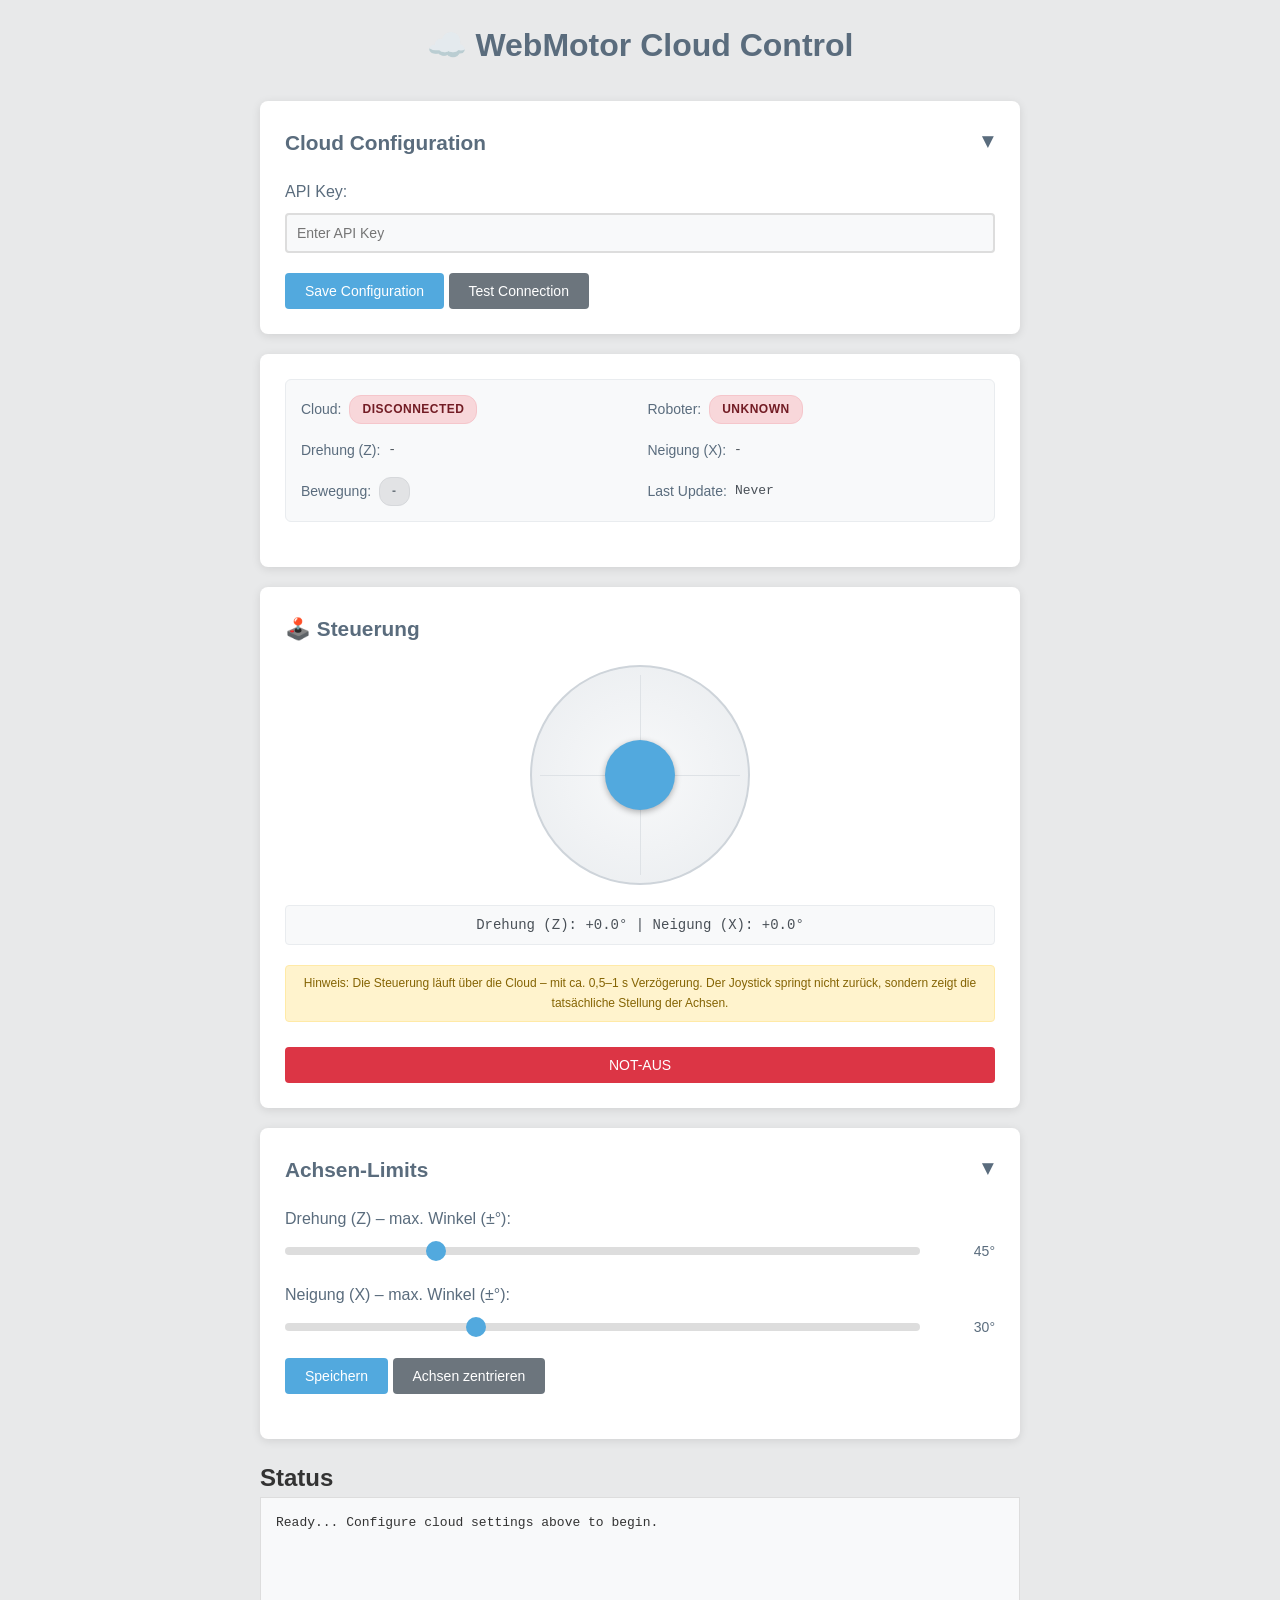
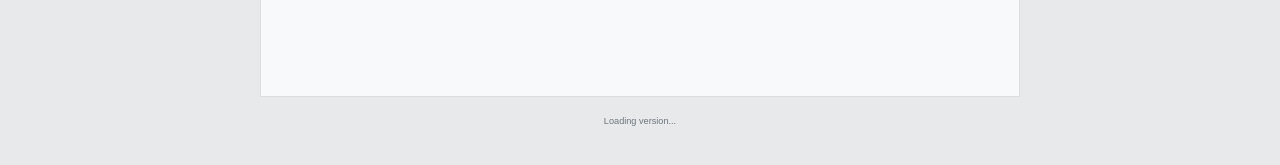
==== commit 750cdaf0: "feat: Plattform-Modell mit zwei positionsgeregelten Achsen (Drehung Z, Neigung X) DriveController ->" ====
--- a/cloud-frontend/index.html
+++ b/cloud-frontend/index.html
@@ -35,12 +35,16 @@
                     <span id="device-status" class="status-indicator disconnected">Unknown</span>
                 </div>
                 <div class="status-item">
-                    <span class="status-label">Y-Achse:</span>
-                    <span id="drive-status" class="motor-status unknown">-</span>
+                    <span class="status-label">Drehung (Z):</span>
+                    <span id="rotation-value" class="value-display">-</span>
                 </div>
                 <div class="status-item">
-                    <span class="status-label">X-Achse:</span>
-                    <span id="steering-value" class="value-display">-</span>
+                    <span class="status-label">Neigung (X):</span>
+                    <span id="tilt-value" class="value-display">-</span>
+                </div>
+                <div class="status-item">
+                    <span class="status-label">Bewegung:</span>
+                    <span id="motion-status" class="motor-status unknown">-</span>
                 </div>
                 <div class="status-item">
                     <span class="status-label">Last Update:</span>
@@ -61,47 +65,48 @@
 
             <div class="control-group">
                 <div class="joystick-values">
-                    X: <span id="joy-x">0.00</span> |
-                    Y: <span id="joy-y">0.00</span>
+                    Drehung (Z): <span id="joy-x">+0.0&deg;</span> |
+                    Neigung (X): <span id="joy-y">+0.0&deg;</span>
                 </div>
             </div>
 
             <div class="latency-hint">
                 Hinweis: Die Steuerung läuft über die Cloud &ndash; mit ca. 0,5&ndash;1&nbsp;s Verzögerung.
+                Der Joystick springt nicht zurück, sondern zeigt die tatsächliche Stellung der Achsen.
             </div>
 
             <button id="stop" class="btn btn-danger">NOT-AUS</button>
         </div>
 
-        <!-- Axis Limits Card -->
-        <div class="control-card">
-            <h2>Achsen-Limits</h2>
+        <!-- Axis Limits Card (collapsible) -->
+        <details class="control-card" id="limits-card" open>
+            <summary>Achsen-Limits</summary>
 
             <div class="control-group">
-                <label for="steer-limit">X-Limit (&plusmn;&deg;):</label>
+                <label for="rotation-limit">Drehung (Z) &ndash; max. Winkel (&plusmn;&deg;):</label>
                 <div class="frequency-container">
-                    <input type="range" id="steer-limit" min="5" max="180" value="45" step="5">
+                    <input type="range" id="rotation-limit" min="5" max="180" value="45" step="5">
                     <div class="frequency-display">
-                        <span id="steer-limit-value">45</span>&deg;
+                        <span id="rotation-limit-value">45</span>&deg;
                     </div>
                 </div>
             </div>
 
             <div class="control-group">
-                <label for="max-speed">Y-Limit (Schritte/s):</label>
+                <label for="tilt-limit">Neigung (X) &ndash; max. Winkel (&plusmn;&deg;):</label>
                 <div class="frequency-container">
-                    <input type="range" id="max-speed" min="50" max="1000" value="600" step="50">
+                    <input type="range" id="tilt-limit" min="5" max="90" value="30" step="5">
                     <div class="frequency-display">
-                        <span id="max-speed-value">600</span>
+                        <span id="tilt-limit-value">30</span>&deg;
                     </div>
                 </div>
             </div>
 
             <div class="control-group">
-                <button id="save-drive-config" class="btn btn-primary">Speichern</button>
-                <button id="center-steering" class="btn btn-secondary">X-Achse zentrieren</button>
+                <button id="save-limits" class="btn btn-primary">Speichern</button>
+                <button id="center-axes" class="btn btn-secondary">Achsen zentrieren</button>
             </div>
-        </div>
+        </details>
 
         <!-- Status Log -->
         <div class="status">
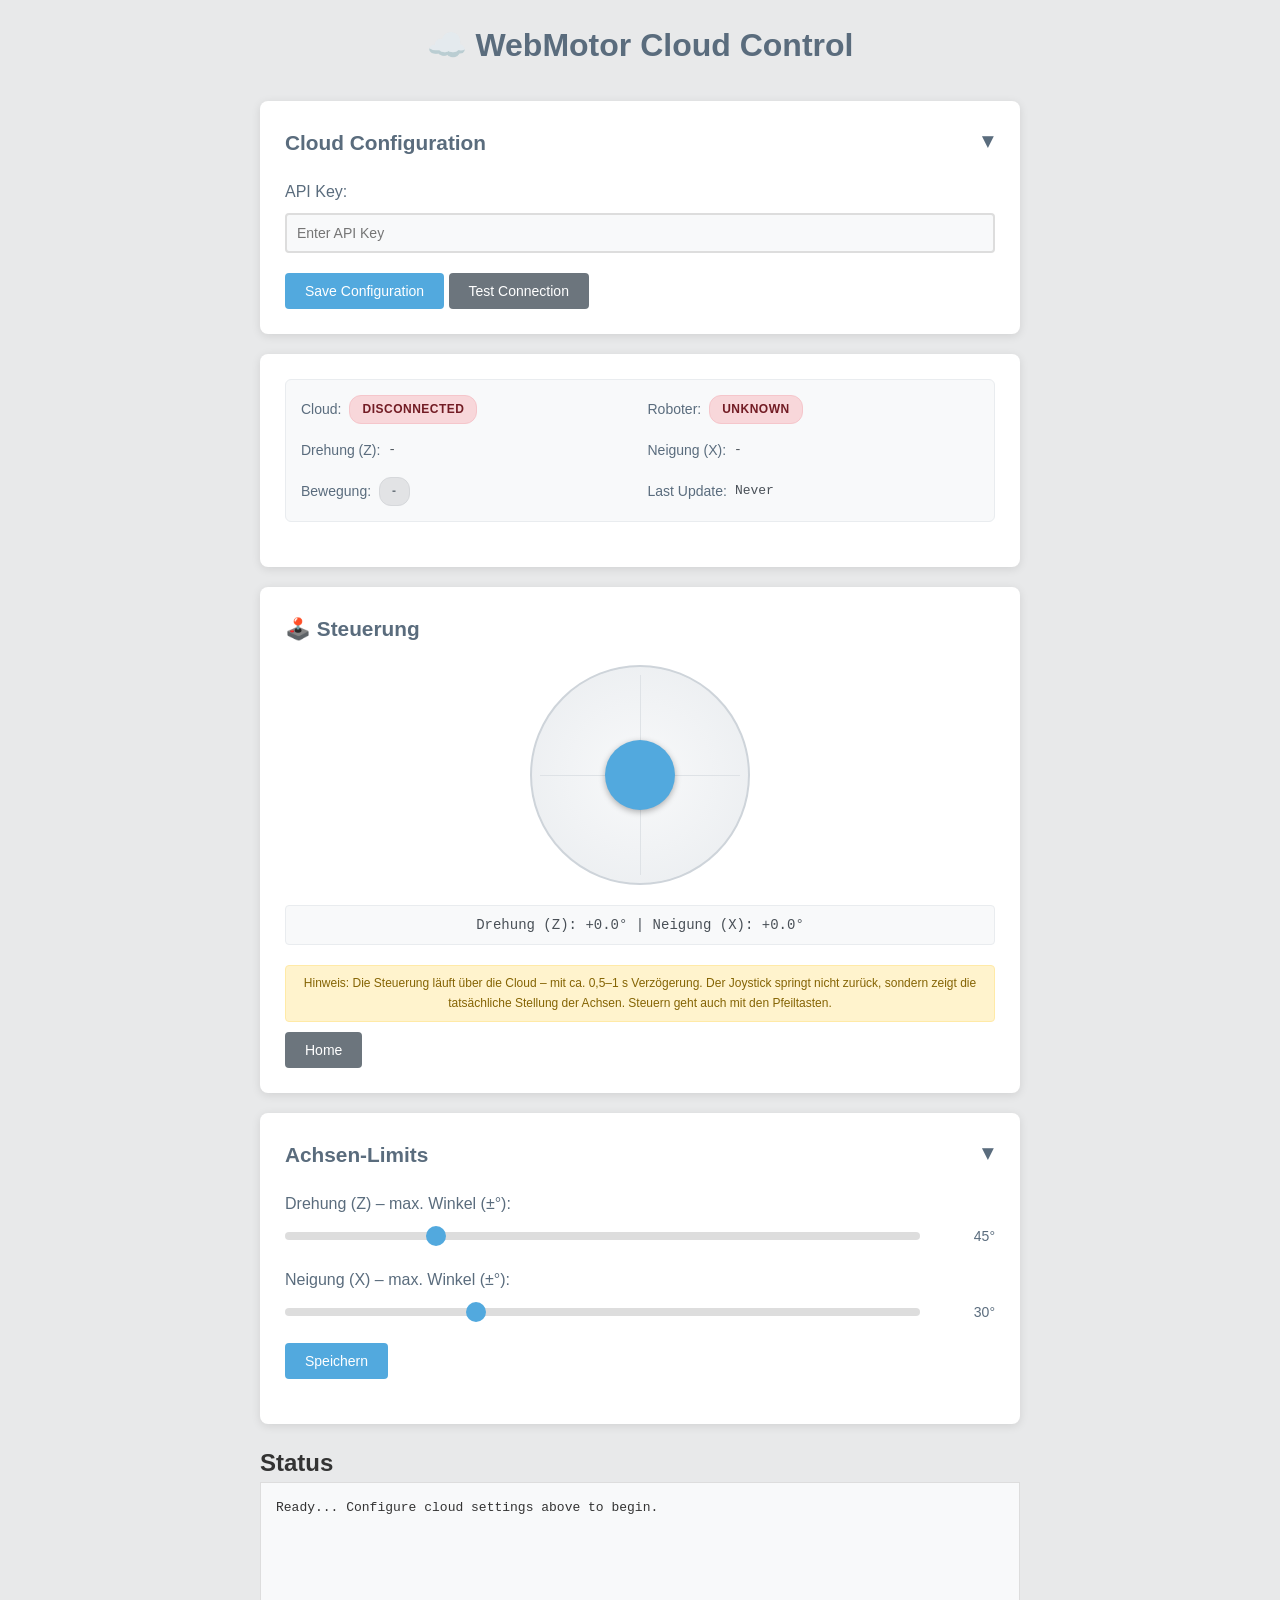
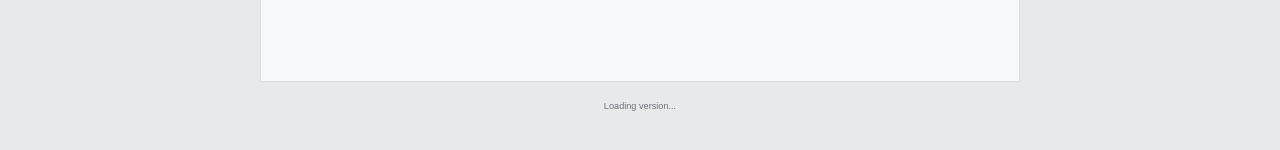
==== commit 1ee346ed: "feat: Cloud-Frontend: Pfeiltasten-Steuerung und Home-Button, SWA-Konfiguration - Joystick-Ziel per P" ====
--- a/cloud-frontend/index.html
+++ b/cloud-frontend/index.html
@@ -73,9 +73,11 @@
             <div class="latency-hint">
                 Hinweis: Die Steuerung läuft über die Cloud &ndash; mit ca. 0,5&ndash;1&nbsp;s Verzögerung.
                 Der Joystick springt nicht zurück, sondern zeigt die tatsächliche Stellung der Achsen.
+                Steuern geht auch mit den Pfeiltasten.
             </div>
 
-            <button id="stop" class="btn btn-danger">NOT-AUS</button>
+            <button id="home-axes" class="btn btn-secondary"
+                    title="Aktuelle Stellung beider Achsen als 0° übernehmen">Home</button>
         </div>
 
         <!-- Axis Limits Card (collapsible) -->
@@ -104,7 +106,6 @@
 
             <div class="control-group">
                 <button id="save-limits" class="btn btn-primary">Speichern</button>
-                <button id="center-axes" class="btn btn-secondary">Achsen zentrieren</button>
             </div>
         </details>
 
